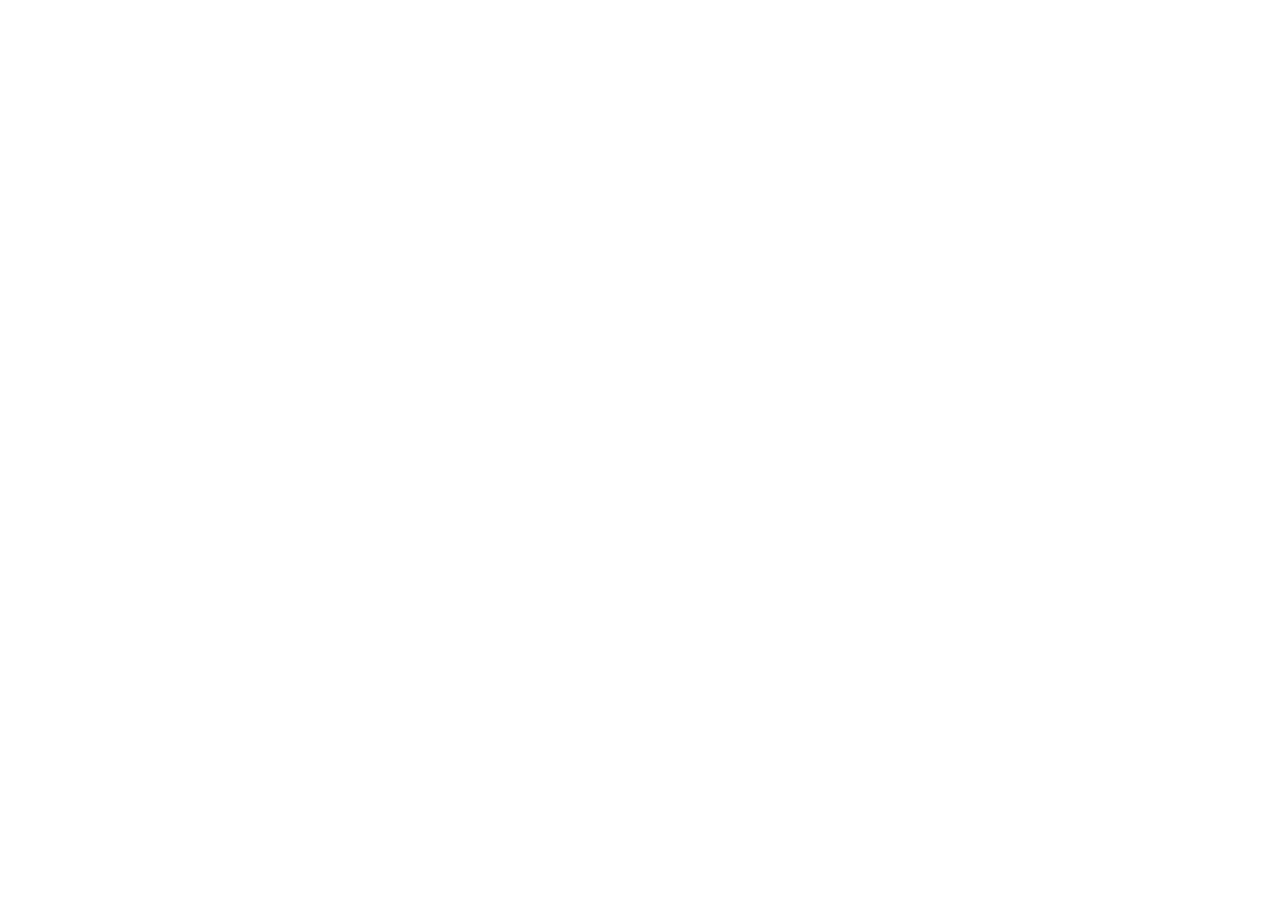
==== index.html @ 34e42351 "060226" ====
<!DOCTYPE html>
<html lang="<br>">
<head>
    <meta charset="UTF-8">
    <meta name="viewport" content="width=device-width, initial-scale=1.0">
    <title>Blog Liceu</title>
</head>
<body>
    
</body>
</html>
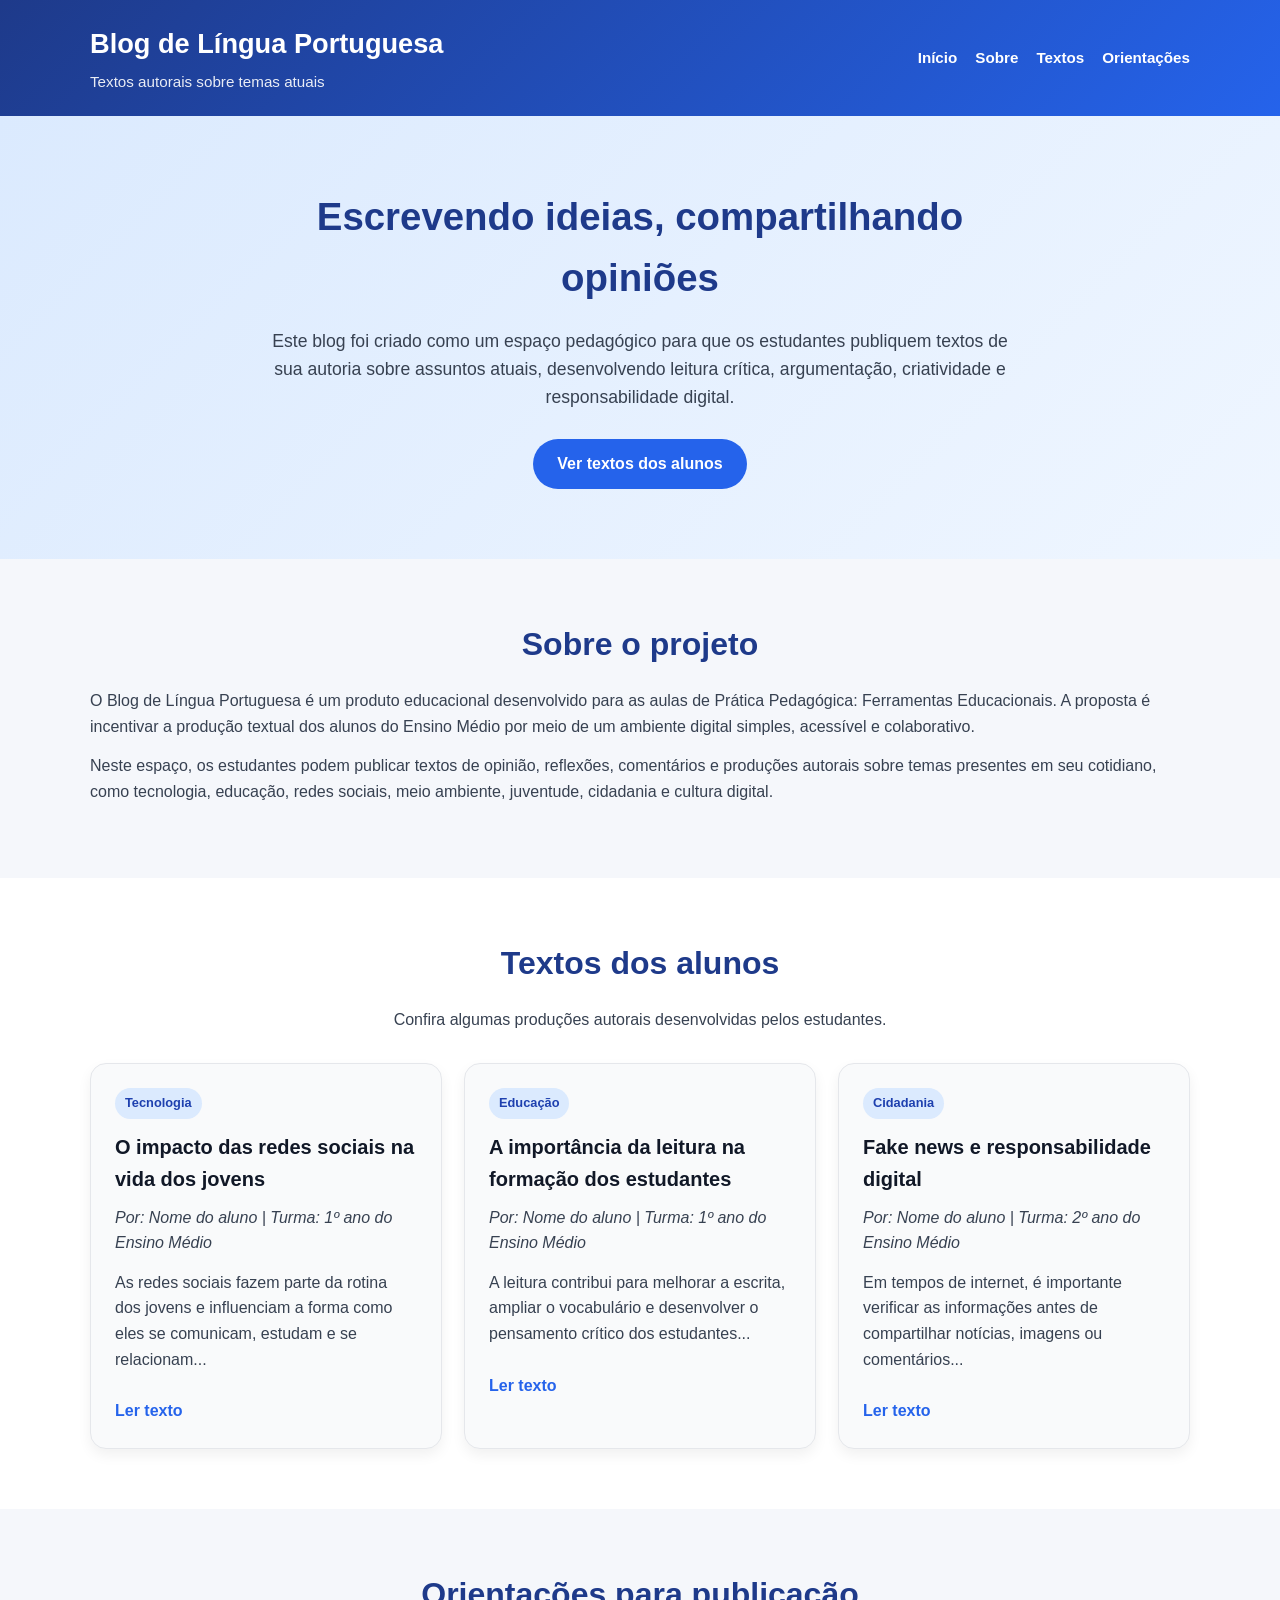
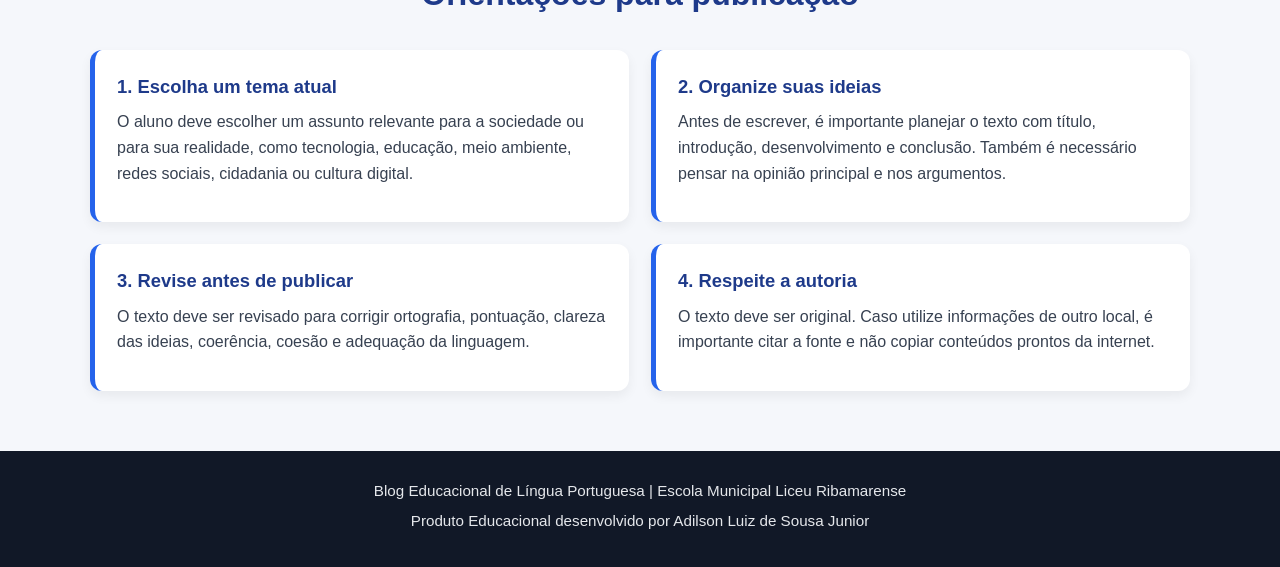
==== commit 2f071e4e: "060226 2" ====
--- a/index.html
+++ b/index.html
@@ -1,11 +1,194 @@
 <!DOCTYPE html>
-<html lang="<br>">
+<html lang="pt-BR">
 <head>
-    <meta charset="UTF-8">
-    <meta name="viewport" content="width=device-width, initial-scale=1.0">
-    <title>Blog Liceu</title>
+  <meta charset="UTF-8" />
+  <meta name="viewport" content="width=device-width, initial-scale=1.0" />
+
+  <title>Blog de Língua Portuguesa</title>
+
+  <link rel="stylesheet" href="style.css" />
+
+  <meta
+    name="description"
+    content="Blog pedagógico de Língua Portuguesa com textos autorais dos alunos sobre temas atuais."
+  />
 </head>
 <body>
-    
+
+  <header class="topo">
+    <div class="container topo-conteudo">
+      <div class="logo-area">
+        <h1>Blog de Língua Portuguesa</h1>
+        <p>Textos autorais sobre temas atuais</p>
+      </div>
+
+      <nav class="menu">
+        <a href="#inicio">Início</a>
+        <a href="#sobre">Sobre</a>
+        <a href="#textos">Textos</a>
+        <a href="#orientacoes">Orientações</a>
+      </nav>
+    </div>
+  </header>
+
+  <main>
+
+    <section id="inicio" class="hero">
+      <div class="container hero-conteudo">
+        <div class="hero-texto">
+          <h2>Escrevendo ideias, compartilhando opiniões</h2>
+
+          <p>
+            Este blog foi criado como um espaço pedagógico para que os estudantes
+            publiquem textos de sua autoria sobre assuntos atuais, desenvolvendo
+            leitura crítica, argumentação, criatividade e responsabilidade digital.
+          </p>
+
+          <a href="#textos" class="botao">Ver textos dos alunos</a>
+        </div>
+      </div>
+    </section>
+
+    <section id="sobre" class="secao">
+      <div class="container">
+        <h2>Sobre o projeto</h2>
+
+        <p>
+          O Blog de Língua Portuguesa é um produto educacional desenvolvido para
+          as aulas de Prática Pedagógica: Ferramentas Educacionais. A proposta é
+          incentivar a produção textual dos alunos do Ensino Médio por meio de um
+          ambiente digital simples, acessível e colaborativo.
+        </p>
+
+        <p>
+          Neste espaço, os estudantes podem publicar textos de opinião,
+          reflexões, comentários e produções autorais sobre temas presentes em
+          seu cotidiano, como tecnologia, educação, redes sociais, meio ambiente,
+          juventude, cidadania e cultura digital.
+        </p>
+      </div>
+    </section>
+
+    <section id="textos" class="secao fundo-claro">
+      <div class="container">
+        <h2>Textos dos alunos</h2>
+
+        <p class="subtitulo">
+          Confira algumas produções autorais desenvolvidas pelos estudantes.
+        </p>
+
+        <div class="grade-posts">
+
+          <article class="post">
+            <span class="categoria">Tecnologia</span>
+
+            <h3>O impacto das redes sociais na vida dos jovens</h3>
+
+            <p class="autor">Por: Nome do aluno | Turma: 1º ano do Ensino Médio</p>
+
+            <p>
+              As redes sociais fazem parte da rotina dos jovens e influenciam a
+              forma como eles se comunicam, estudam e se relacionam...
+            </p>
+
+            <a href="textos/redes-sociais.html" class="ler-mais">Ler texto</a>
+          </article>
+
+          <article class="post">
+            <span class="categoria">Educação</span>
+
+            <h3>A importância da leitura na formação dos estudantes</h3>
+
+            <p class="autor">Por: Nome do aluno | Turma: 1º ano do Ensino Médio</p>
+
+            <p>
+              A leitura contribui para melhorar a escrita, ampliar o vocabulário
+              e desenvolver o pensamento crítico dos estudantes...
+            </p>
+
+            <a href="textos/leitura.html" class="ler-mais">Ler texto</a>
+          </article>
+
+          <article class="post">
+            <span class="categoria">Cidadania</span>
+
+            <h3>Fake news e responsabilidade digital</h3>
+
+            <p class="autor">Por: Nome do aluno | Turma: 2º ano do Ensino Médio</p>
+
+            <p>
+              Em tempos de internet, é importante verificar as informações antes
+              de compartilhar notícias, imagens ou comentários...
+            </p>
+
+            <a href="textos/fake-news.html" class="ler-mais">Ler texto</a>
+          </article>
+
+        </div>
+      </div>
+    </section>
+
+    <section id="orientacoes" class="secao">
+      <div class="container">
+        <h2>Orientações para publicação</h2>
+
+        <div class="orientacoes-lista">
+
+          <div class="orientacao">
+            <h3>1. Escolha um tema atual</h3>
+
+            <p>
+              O aluno deve escolher um assunto relevante para a sociedade ou para
+              sua realidade, como tecnologia, educação, meio ambiente, redes sociais,
+              cidadania ou cultura digital.
+            </p>
+          </div>
+
+          <div class="orientacao">
+            <h3>2. Organize suas ideias</h3>
+
+            <p>
+              Antes de escrever, é importante planejar o texto com título,
+              introdução, desenvolvimento e conclusão. Também é necessário pensar
+              na opinião principal e nos argumentos.
+            </p>
+          </div>
+
+          <div class="orientacao">
+            <h3>3. Revise antes de publicar</h3>
+
+            <p>
+              O texto deve ser revisado para corrigir ortografia, pontuação,
+              clareza das ideias, coerência, coesão e adequação da linguagem.
+            </p>
+          </div>
+
+          <div class="orientacao">
+            <h3>4. Respeite a autoria</h3>
+
+            <p>
+              O texto deve ser original. Caso utilize informações de outro local,
+              é importante citar a fonte e não copiar conteúdos prontos da internet.
+            </p>
+          </div>
+
+        </div>
+      </div>
+    </section>
+
+  </main>
+
+  <footer class="rodape">
+    <div class="container">
+      <p>
+        Blog Educacional de Língua Portuguesa | Escola Municipal Liceu Ribamarense
+      </p>
+
+      <p>
+        Produto Educacional desenvolvido por Adilson Luiz de Sousa Junior
+      </p>
+    </div>
+  </footer>
+
 </body>
 </html>
--- a/style.css
+++ b/style.css
@@ -0,0 +1,378 @@
+/* CONFIGURAÇÕES GERAIS */
+
+* {
+  margin: 0;
+  padding: 0;
+  box-sizing: border-box;
+}
+
+html {
+  scroll-behavior: smooth;
+}
+
+body {
+  font-family: Arial, Helvetica, sans-serif;
+  background-color: #f5f7fb;
+  color: #1f2937;
+  line-height: 1.6;
+}
+
+.container {
+  width: 90%;
+  max-width: 1100px;
+  margin: 0 auto;
+}
+
+/* TOPO */
+
+.topo {
+  background: linear-gradient(135deg, #1e3a8a, #2563eb);
+  color: #ffffff;
+  padding: 22px 0;
+  box-shadow: 0 4px 12px rgba(0, 0, 0, 0.12);
+}
+
+.topo-conteudo {
+  display: flex;
+  align-items: center;
+  justify-content: space-between;
+  gap: 22px;
+}
+
+.logo-area h1 {
+  font-size: 1.7rem;
+  margin-bottom: 4px;
+}
+
+.logo-area p {
+  font-size: 0.95rem;
+  opacity: 0.9;
+}
+
+.menu {
+  display: flex;
+  gap: 18px;
+  flex-wrap: wrap;
+}
+
+.menu a {
+  color: #ffffff;
+  text-decoration: none;
+  font-weight: bold;
+  font-size: 0.95rem;
+  transition: 0.3s;
+}
+
+.menu a:hover {
+  color: #dbeafe;
+}
+
+/* HERO / INÍCIO */
+
+.hero {
+  background: linear-gradient(135deg, #dbeafe, #eff6ff);
+  padding: 70px 0;
+}
+
+.hero-conteudo {
+  display: flex;
+  align-items: center;
+  justify-content: center;
+}
+
+.hero-texto {
+  max-width: 760px;
+  text-align: center;
+}
+
+.hero-texto h2 {
+  font-size: 2.4rem;
+  color: #1e3a8a;
+  margin-bottom: 18px;
+}
+
+.hero-texto p {
+  font-size: 1.1rem;
+  margin-bottom: 28px;
+  color: #374151;
+}
+
+.botao {
+  display: inline-block;
+  background-color: #2563eb;
+  color: #ffffff;
+  text-decoration: none;
+  padding: 12px 24px;
+  border-radius: 30px;
+  font-weight: bold;
+  transition: 0.3s;
+}
+
+.botao:hover {
+  background-color: #1e40af;
+  transform: translateY(-2px);
+}
+
+/* SEÇÕES */
+
+.secao {
+  padding: 60px 0;
+}
+
+.fundo-claro {
+  background-color: #ffffff;
+}
+
+.secao h2 {
+  font-size: 2rem;
+  color: #1e3a8a;
+  margin-bottom: 18px;
+  text-align: center;
+}
+
+.secao p {
+  font-size: 1rem;
+  margin-bottom: 14px;
+  color: #374151;
+}
+
+.subtitulo {
+  text-align: center;
+  max-width: 650px;
+  margin: 0 auto 35px auto;
+}
+
+/* CARDS DOS TEXTOS */
+
+.grade-posts {
+  display: grid;
+  grid-template-columns: repeat(3, 1fr);
+  gap: 22px;
+  margin-top: 30px;
+}
+
+.post {
+  background-color: #f9fafb;
+  border-radius: 16px;
+  padding: 24px;
+  border: 1px solid #e5e7eb;
+  box-shadow: 0 6px 14px rgba(0, 0, 0, 0.06);
+  transition: 0.3s;
+}
+
+.post:hover {
+  transform: translateY(-5px);
+  box-shadow: 0 10px 18px rgba(0, 0, 0, 0.1);
+}
+
+.categoria {
+  display: inline-block;
+  background-color: #dbeafe;
+  color: #1e40af;
+  padding: 5px 10px;
+  border-radius: 20px;
+  font-size: 0.8rem;
+  font-weight: bold;
+  margin-bottom: 12px;
+}
+
+.post h3 {
+  font-size: 1.25rem;
+  color: #111827;
+  margin-bottom: 10px;
+}
+
+.autor {
+  font-size: 0.9rem;
+  color: #6b7280;
+  font-style: italic;
+}
+
+.ler-mais {
+  display: inline-block;
+  margin-top: 12px;
+  color: #2563eb;
+  text-decoration: none;
+  font-weight: bold;
+}
+
+.ler-mais:hover {
+  color: #1e40af;
+  text-decoration: underline;
+}
+
+/* ORIENTAÇÕES */
+
+.orientacoes-lista {
+  display: grid;
+  grid-template-columns: repeat(2, 1fr);
+  gap: 22px;
+  margin-top: 30px;
+}
+
+.orientacao {
+  background-color: #ffffff;
+  border-left: 5px solid #2563eb;
+  padding: 22px;
+  border-radius: 12px;
+  box-shadow: 0 5px 12px rgba(0, 0, 0, 0.06);
+}
+
+.orientacao h3 {
+  color: #1e3a8a;
+  margin-bottom: 8px;
+  font-size: 1.15rem;
+}
+
+/* PÁGINAS DOS TEXTOS COMPLETOS */
+
+.artigo-completo {
+  max-width: 850px;
+  background-color: #ffffff;
+  padding: 42px;
+  border-radius: 18px;
+  box-shadow: 0 8px 18px rgba(0, 0, 0, 0.08);
+}
+
+.artigo-completo h2 {
+  text-align: left;
+  font-size: 2rem;
+  color: #1e3a8a;
+  margin: 14px 0 10px;
+}
+
+.artigo-completo .autor {
+  color: #6b7280;
+  font-style: italic;
+  margin-bottom: 28px;
+}
+
+.artigo-completo p {
+  font-size: 1.05rem;
+  margin-bottom: 18px;
+  text-align: justify;
+  color: #374151;
+}
+
+.voltar {
+  margin-top: 18px;
+}
+
+/* RODAPÉ */
+
+.rodape {
+  background-color: #111827;
+  color: #ffffff;
+  text-align: center;
+  padding: 28px 0;
+}
+
+.rodape p {
+  margin-bottom: 6px;
+  font-size: 0.95rem;
+  color: #e5e7eb;
+}
+
+/* TABLETS */
+
+@media (max-width: 900px) {
+  .topo-conteudo {
+    flex-direction: column;
+    text-align: center;
+  }
+
+  .menu {
+    justify-content: center;
+  }
+
+  .hero-texto h2 {
+    font-size: 2rem;
+  }
+
+  .grade-posts {
+    grid-template-columns: repeat(2, 1fr);
+  }
+
+  .orientacoes-lista {
+    grid-template-columns: 1fr;
+  }
+
+  .artigo-completo {
+    padding: 34px;
+  }
+}
+
+/* CELULARES */
+
+@media (max-width: 600px) {
+  .container {
+    width: 92%;
+  }
+
+  .topo {
+    padding: 18px 0;
+  }
+
+  .logo-area h1 {
+    font-size: 1.35rem;
+  }
+
+  .logo-area p {
+    font-size: 0.85rem;
+  }
+
+  .menu {
+    gap: 10px;
+  }
+
+  .menu a {
+    font-size: 0.85rem;
+  }
+
+  .hero {
+    padding: 50px 0;
+  }
+
+  .hero-texto h2 {
+    font-size: 1.65rem;
+  }
+
+  .hero-texto p {
+    font-size: 1rem;
+  }
+
+  .secao {
+    padding: 45px 0;
+  }
+
+  .secao h2 {
+    font-size: 1.55rem;
+  }
+
+  .grade-posts {
+    grid-template-columns: 1fr;
+  }
+
+  .post {
+    padding: 20px;
+  }
+
+  .botao {
+    width: 100%;
+    text-align: center;
+  }
+
+  .artigo-completo {
+    padding: 24px;
+    border-radius: 14px;
+  }
+
+  .artigo-completo h2 {
+    font-size: 1.55rem;
+  }
+
+  .artigo-completo p {
+    font-size: 1rem;
+    text-align: left;
+  }
+}
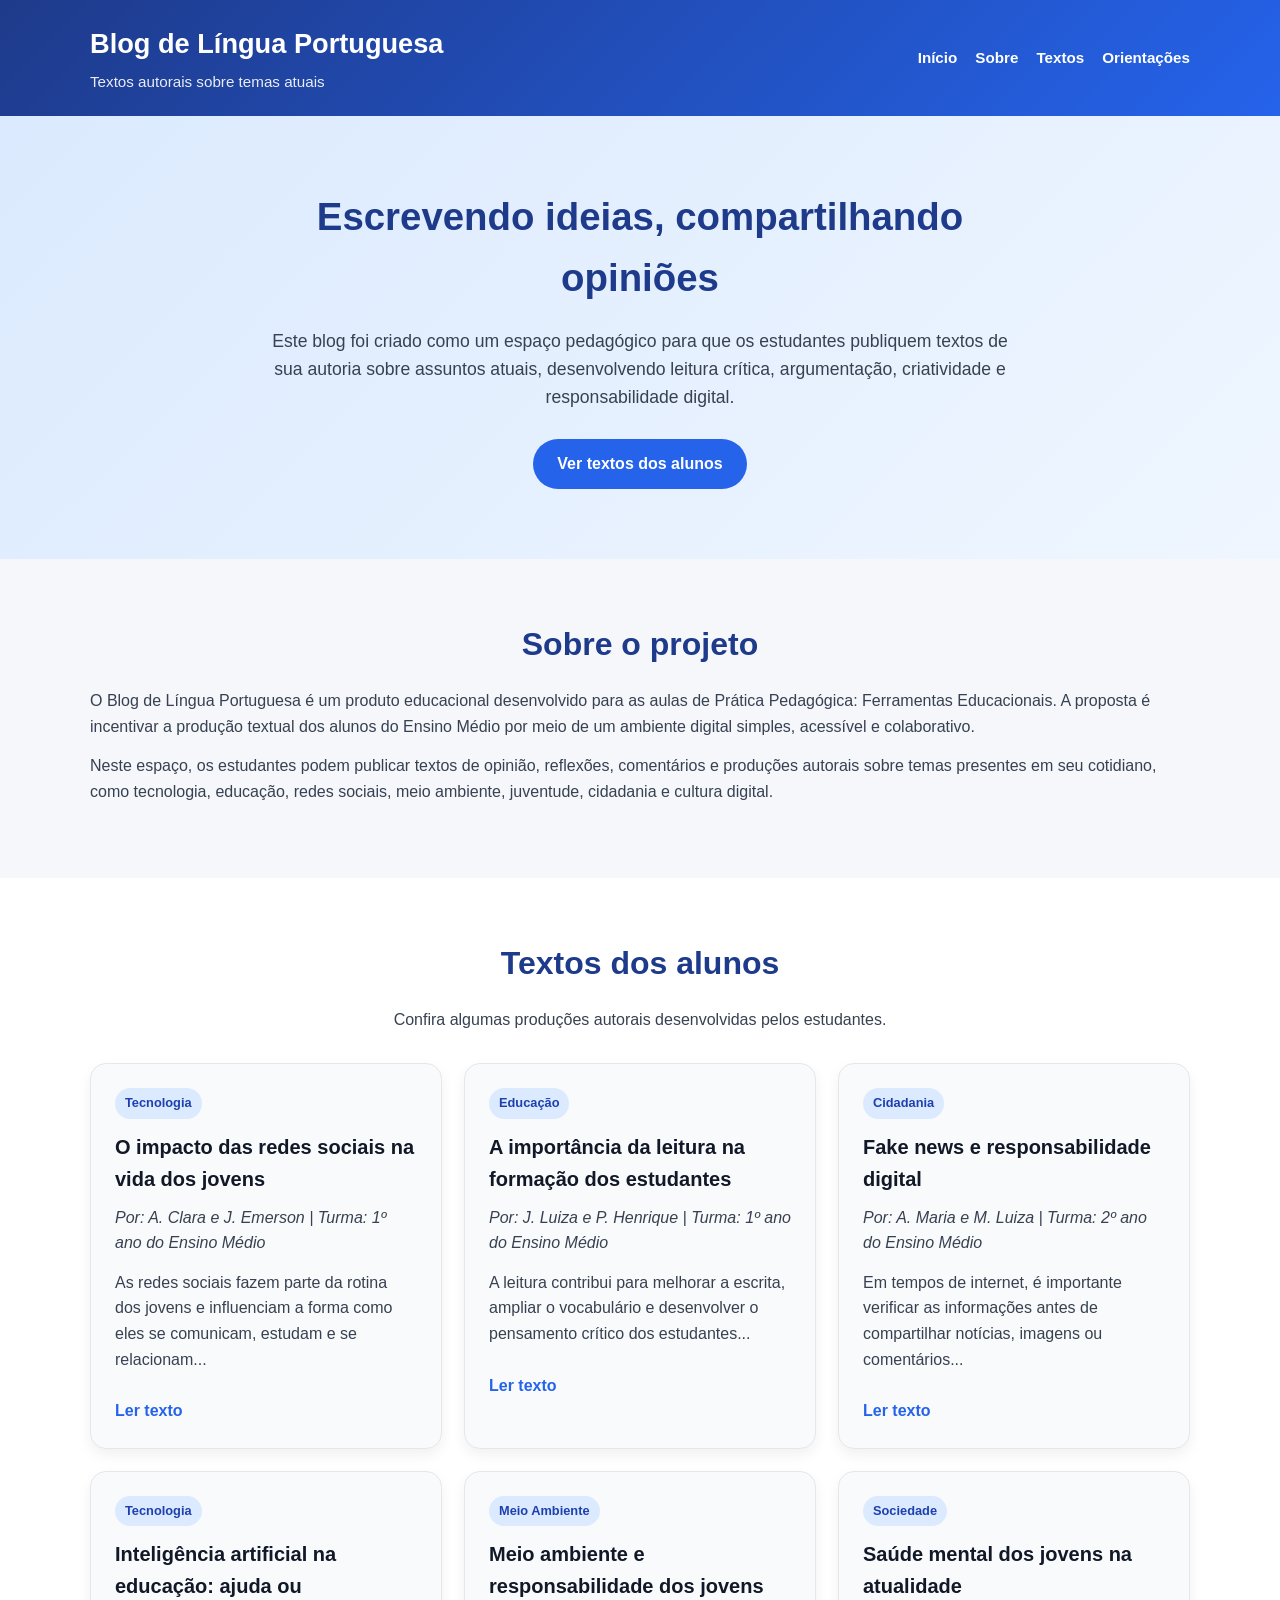
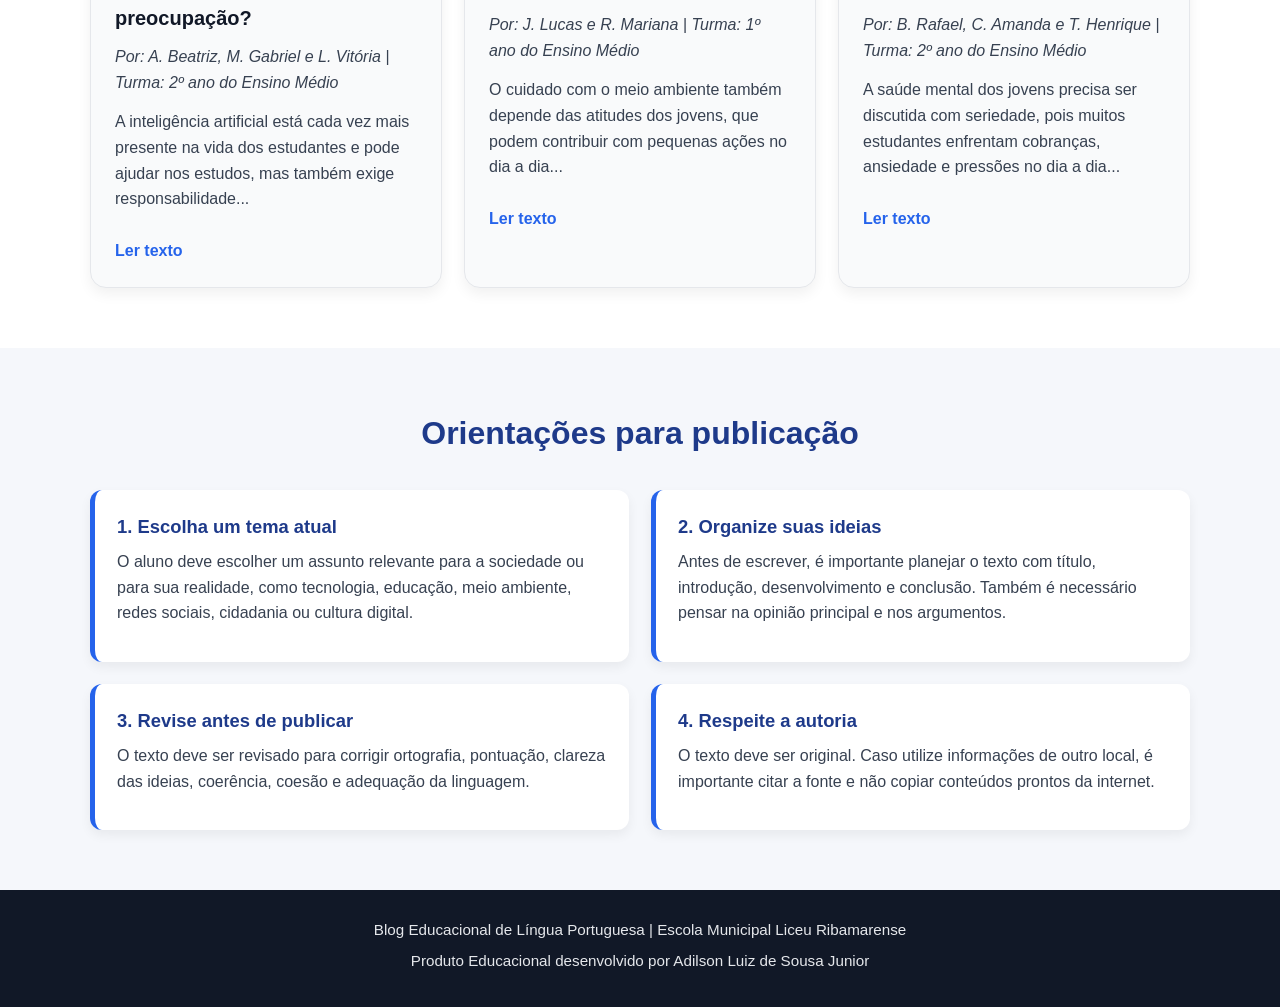
==== commit 0c99ee59: "061126 1" ====
--- a/index.html
+++ b/index.html
@@ -84,7 +84,7 @@
 
             <h3>O impacto das redes sociais na vida dos jovens</h3>
 
-            <p class="autor">Por: Nome do aluno | Turma: 1º ano do Ensino Médio</p>
+            <p class="autor">Por: A. Clara e J. Emerson | Turma: 1º ano do Ensino Médio</p>
 
             <p>
               As redes sociais fazem parte da rotina dos jovens e influenciam a
@@ -99,7 +99,7 @@
 
             <h3>A importância da leitura na formação dos estudantes</h3>
 
-            <p class="autor">Por: Nome do aluno | Turma: 1º ano do Ensino Médio</p>
+            <p class="autor">Por: J. Luiza e P. Henrique | Turma: 1º ano do Ensino Médio</p>
 
             <p>
               A leitura contribui para melhorar a escrita, ampliar o vocabulário
@@ -114,7 +114,7 @@
 
             <h3>Fake news e responsabilidade digital</h3>
 
-            <p class="autor">Por: Nome do aluno | Turma: 2º ano do Ensino Médio</p>
+            <p class="autor">Por: A. Maria e M. Luiza | Turma: 2º ano do Ensino Médio</p>
 
             <p>
               Em tempos de internet, é importante verificar as informações antes
@@ -122,6 +122,51 @@
             </p>
 
             <a href="textos/fake-news.html" class="ler-mais">Ler texto</a>
+          </article>
+
+          <article class="post">
+            <span class="categoria">Tecnologia</span>
+
+            <h3>Inteligência artificial na educação: ajuda ou preocupação?</h3>
+
+            <p class="autor">Por: A. Beatriz, M. Gabriel e L. Vitória | Turma: 2º ano do Ensino Médio</p>
+
+            <p>
+              A inteligência artificial está cada vez mais presente na vida dos estudantes
+              e pode ajudar nos estudos, mas também exige responsabilidade...
+            </p>
+
+            <a href="textos/inteligencia-artificial.html" class="ler-mais">Ler texto</a>
+          </article>
+
+          <article class="post">
+            <span class="categoria">Meio Ambiente</span>
+
+            <h3>Meio ambiente e responsabilidade dos jovens</h3>
+
+            <p class="autor">Por: J. Lucas e R. Mariana | Turma: 1º ano do Ensino Médio</p>
+
+            <p>
+              O cuidado com o meio ambiente também depende das atitudes dos jovens,
+              que podem contribuir com pequenas ações no dia a dia...
+            </p>
+
+            <a href="textos/meio-ambiente.html" class="ler-mais">Ler texto</a>
+          </article>
+
+          <article class="post">
+            <span class="categoria">Sociedade</span>
+
+            <h3>Saúde mental dos jovens na atualidade</h3>
+
+            <p class="autor">Por: B. Rafael, C. Amanda e T. Henrique | Turma: 2º ano do Ensino Médio</p>
+
+            <p>
+              A saúde mental dos jovens precisa ser discutida com seriedade, pois muitos
+              estudantes enfrentam cobranças, ansiedade e pressões no dia a dia...
+            </p>
+
+            <a href="textos/saude-mental.html" class="ler-mais">Ler texto</a>
           </article>
 
         </div>
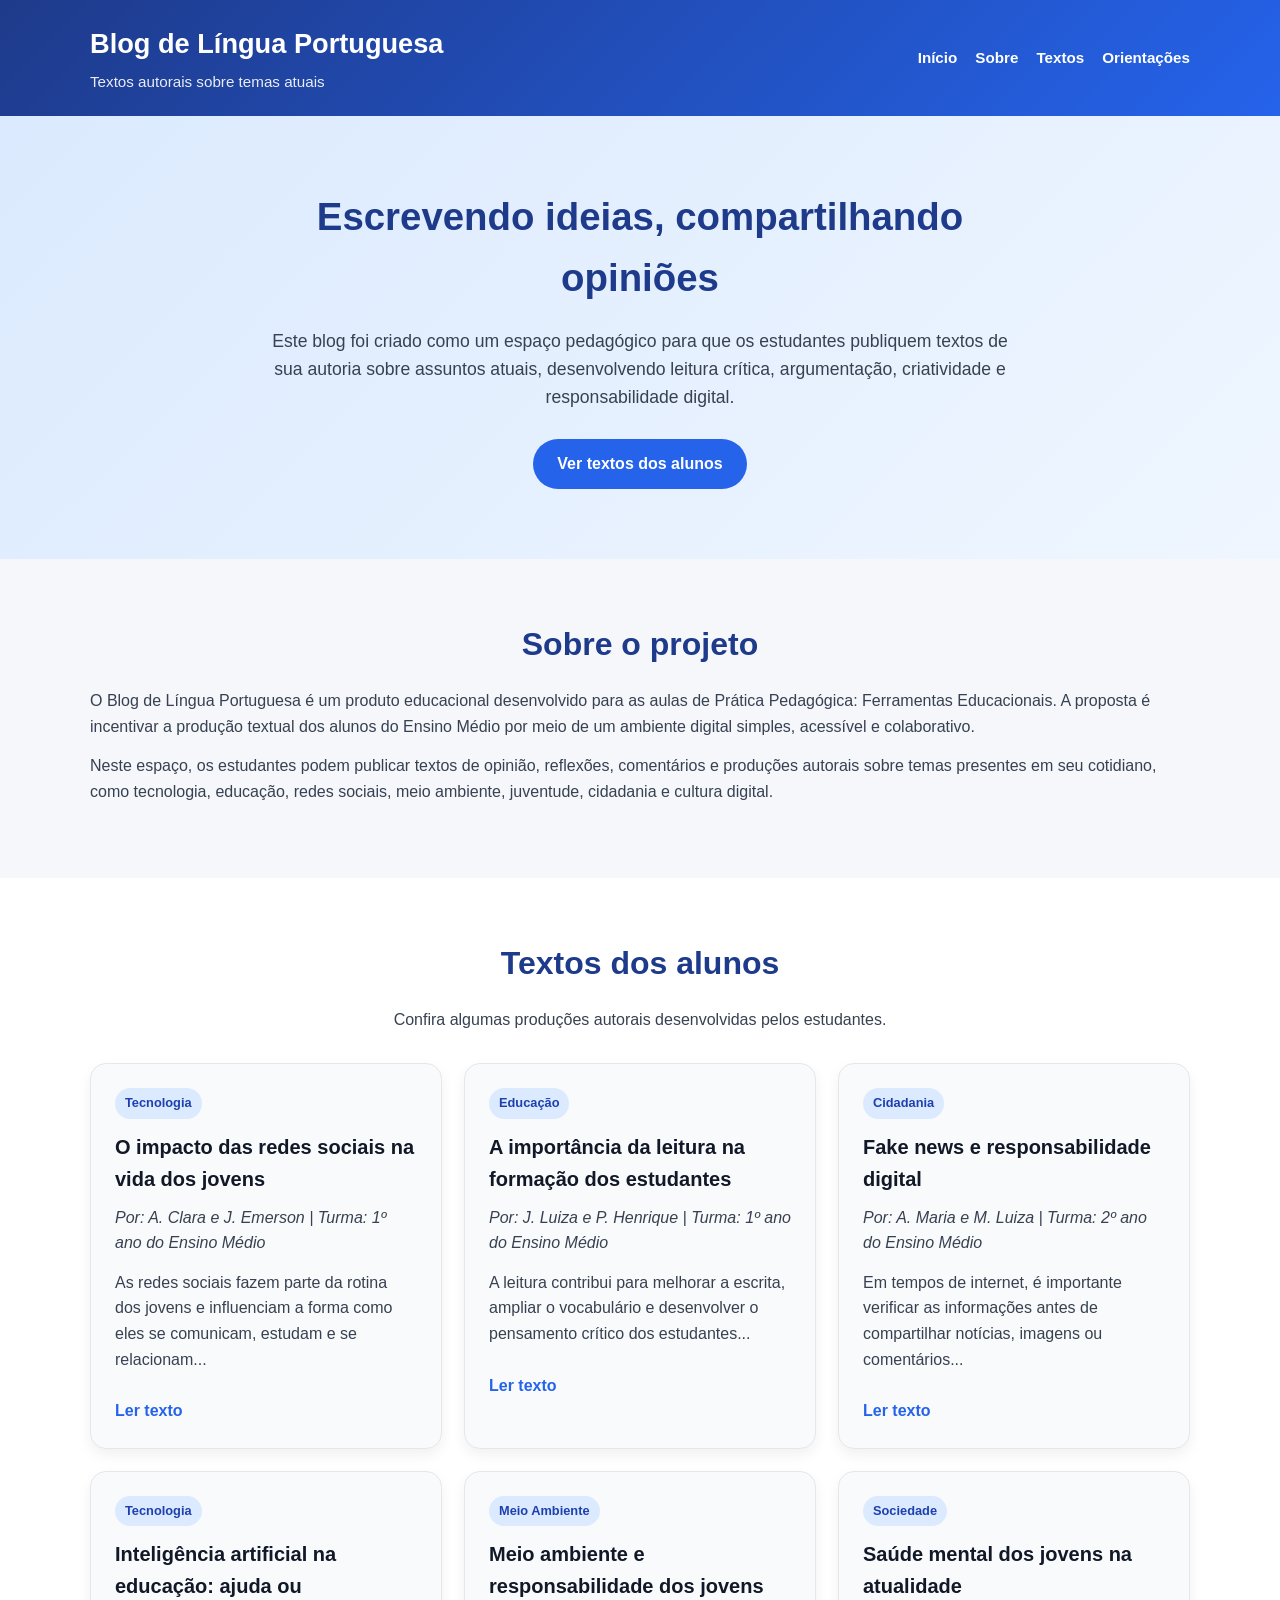
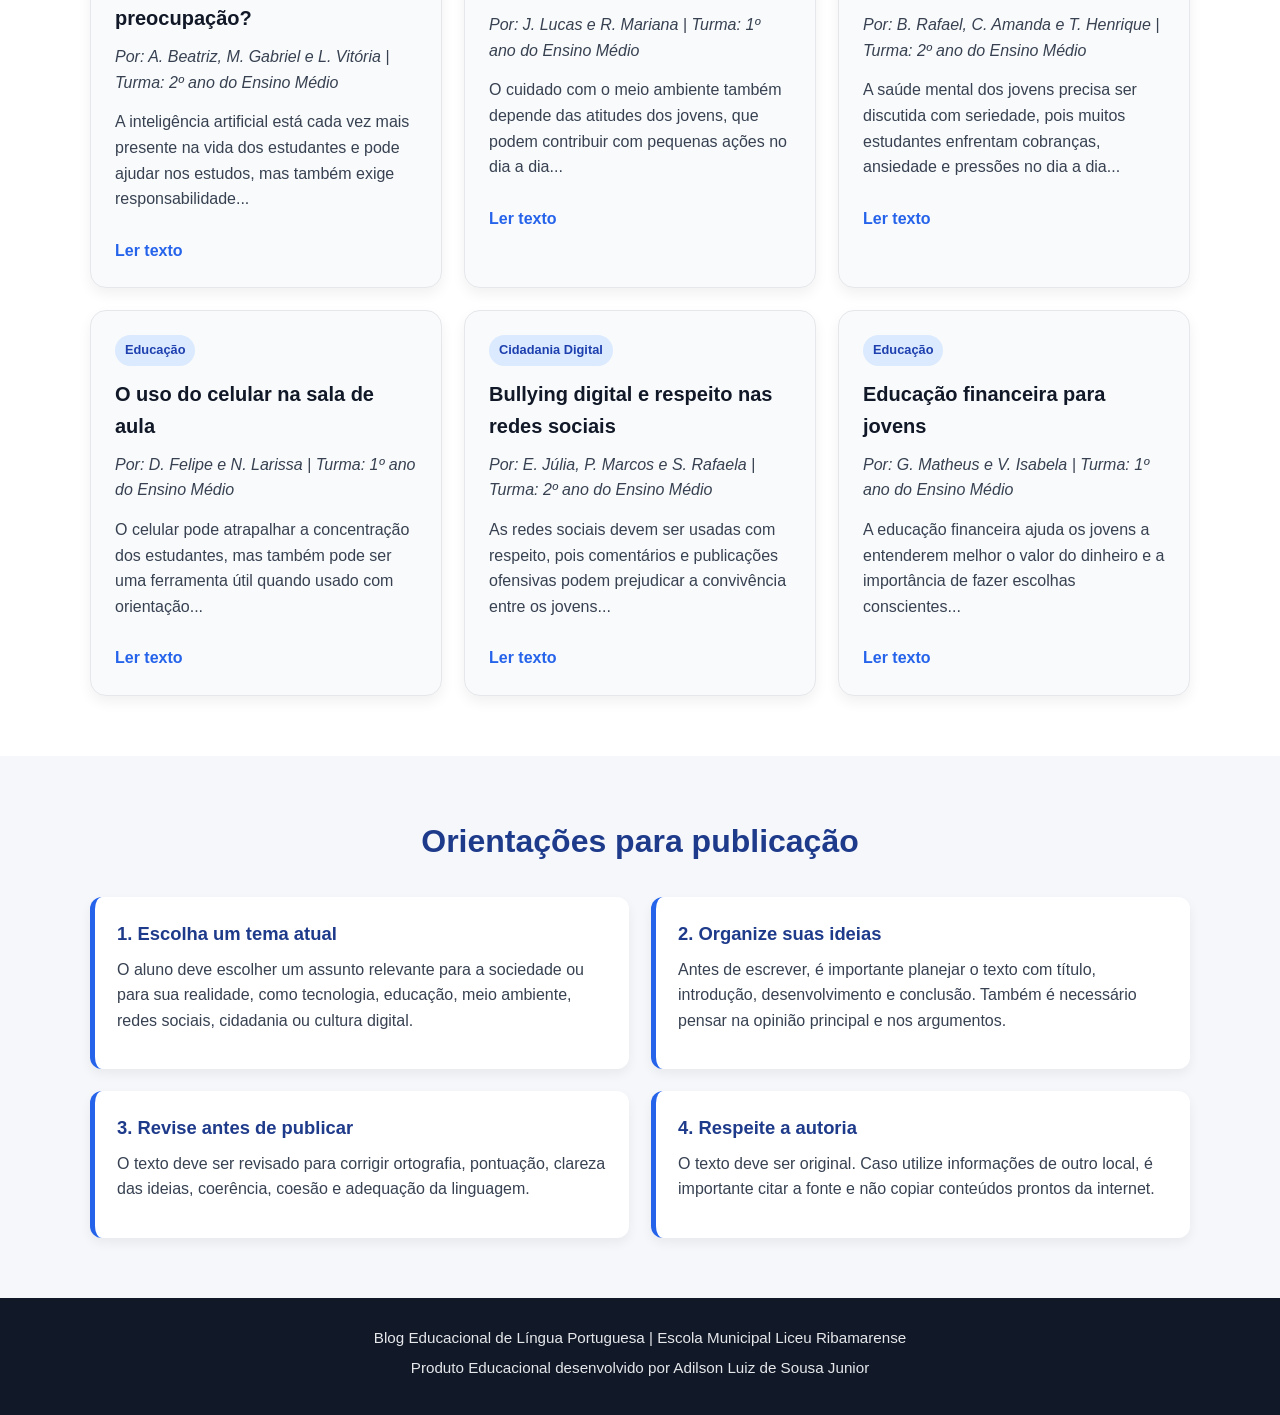
==== commit b0338071: "061526 1" ====
--- a/index.html
+++ b/index.html
@@ -169,6 +169,51 @@
             <a href="textos/saude-mental.html" class="ler-mais">Ler texto</a>
           </article>
 
+          <article class="post">
+            <span class="categoria">Educação</span>
+
+            <h3>O uso do celular na sala de aula</h3>
+
+            <p class="autor">Por: D. Felipe e N. Larissa | Turma: 1º ano do Ensino Médio</p>
+
+            <p>
+              O celular pode atrapalhar a concentração dos estudantes, mas também pode
+              ser uma ferramenta útil quando usado com orientação...
+            </p>
+
+            <a href="textos/uso-do-celular.html" class="ler-mais">Ler texto</a>
+          </article>
+
+          <article class="post">
+            <span class="categoria">Cidadania Digital</span>
+
+            <h3>Bullying digital e respeito nas redes sociais</h3>
+
+            <p class="autor">Por: E. Júlia, P. Marcos e S. Rafaela | Turma: 2º ano do Ensino Médio</p>
+
+            <p>
+              As redes sociais devem ser usadas com respeito, pois comentários e publicações
+              ofensivas podem prejudicar a convivência entre os jovens...
+            </p>
+
+            <a href="textos/bullying-digital.html" class="ler-mais">Ler texto</a>
+          </article>
+
+          <article class="post">
+            <span class="categoria">Educação</span>
+
+            <h3>Educação financeira para jovens</h3>
+
+            <p class="autor">Por: G. Matheus e V. Isabela | Turma: 1º ano do Ensino Médio</p>
+
+            <p>
+              A educação financeira ajuda os jovens a entenderem melhor o valor do dinheiro
+              e a importância de fazer escolhas conscientes...
+            </p>
+
+            <a href="textos/educacao-financeira.html" class="ler-mais">Ler texto</a>
+          </article>
+
         </div>
       </div>
     </section>
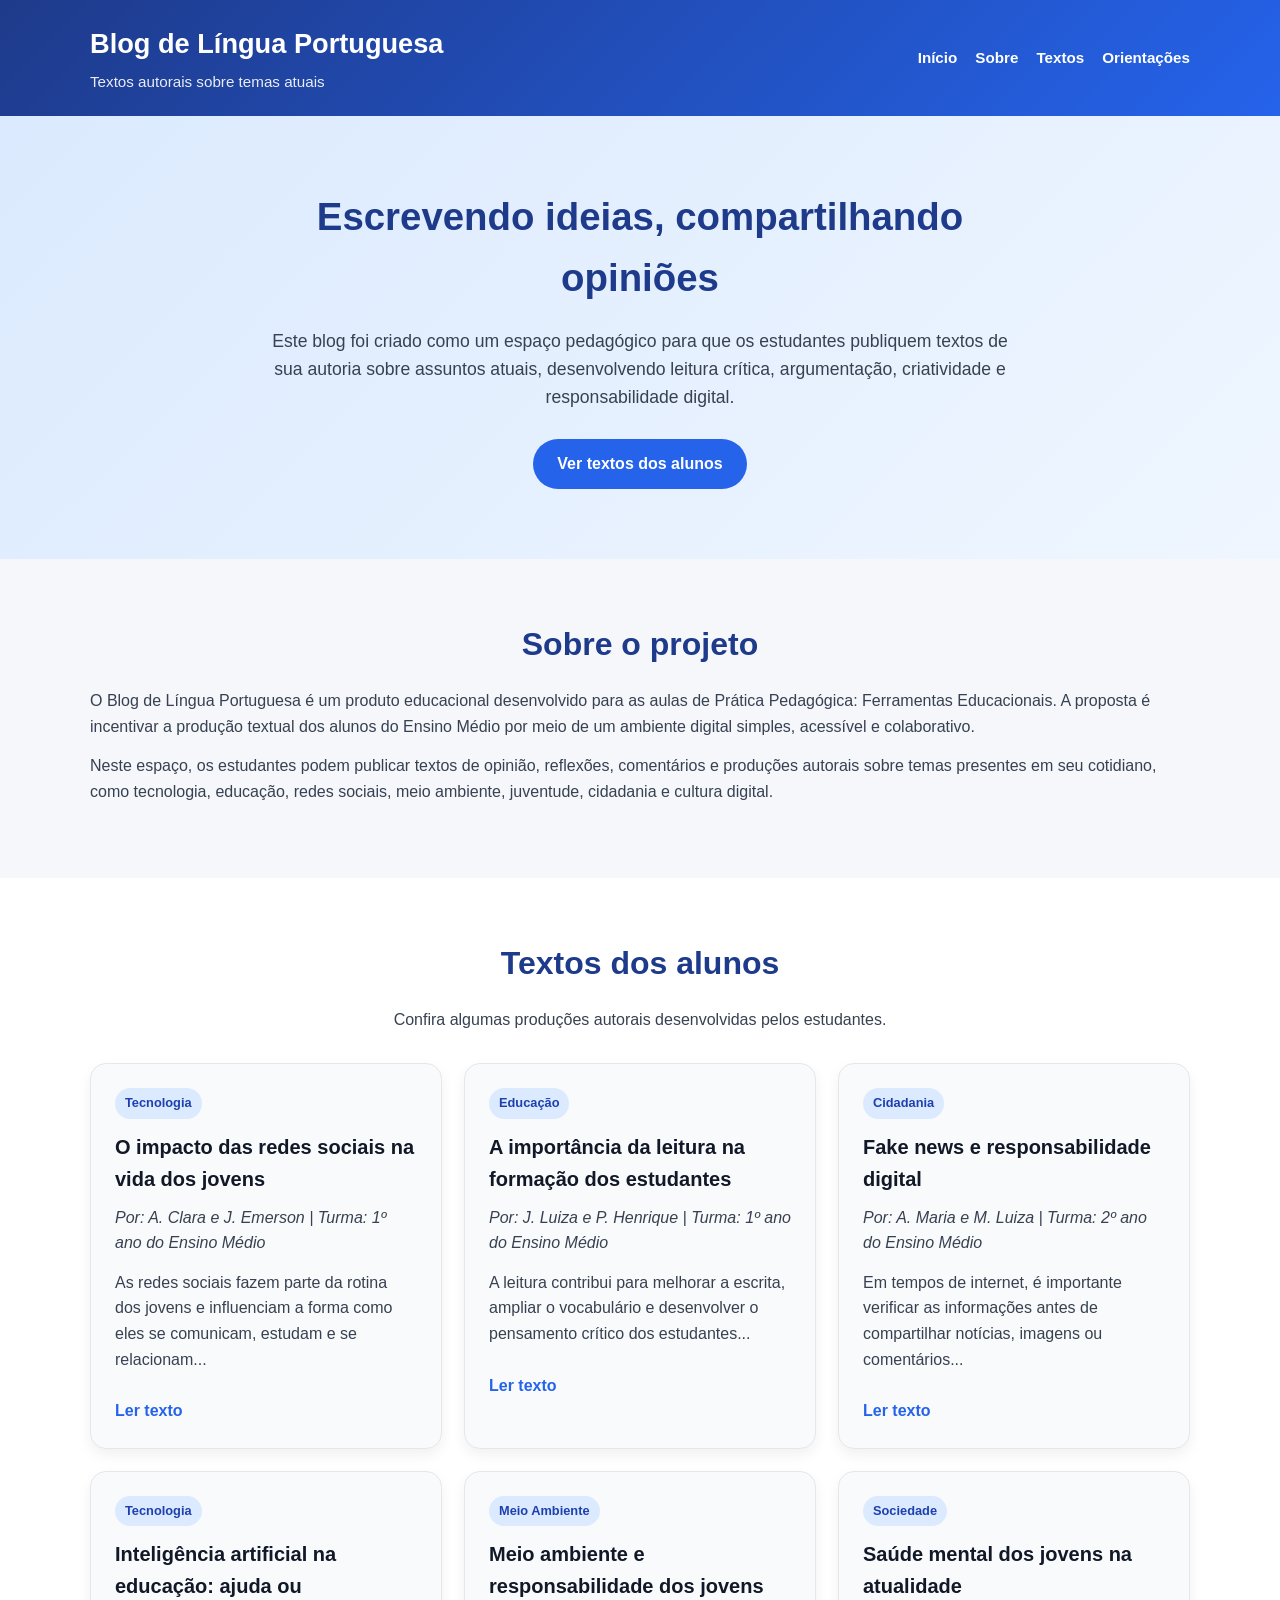
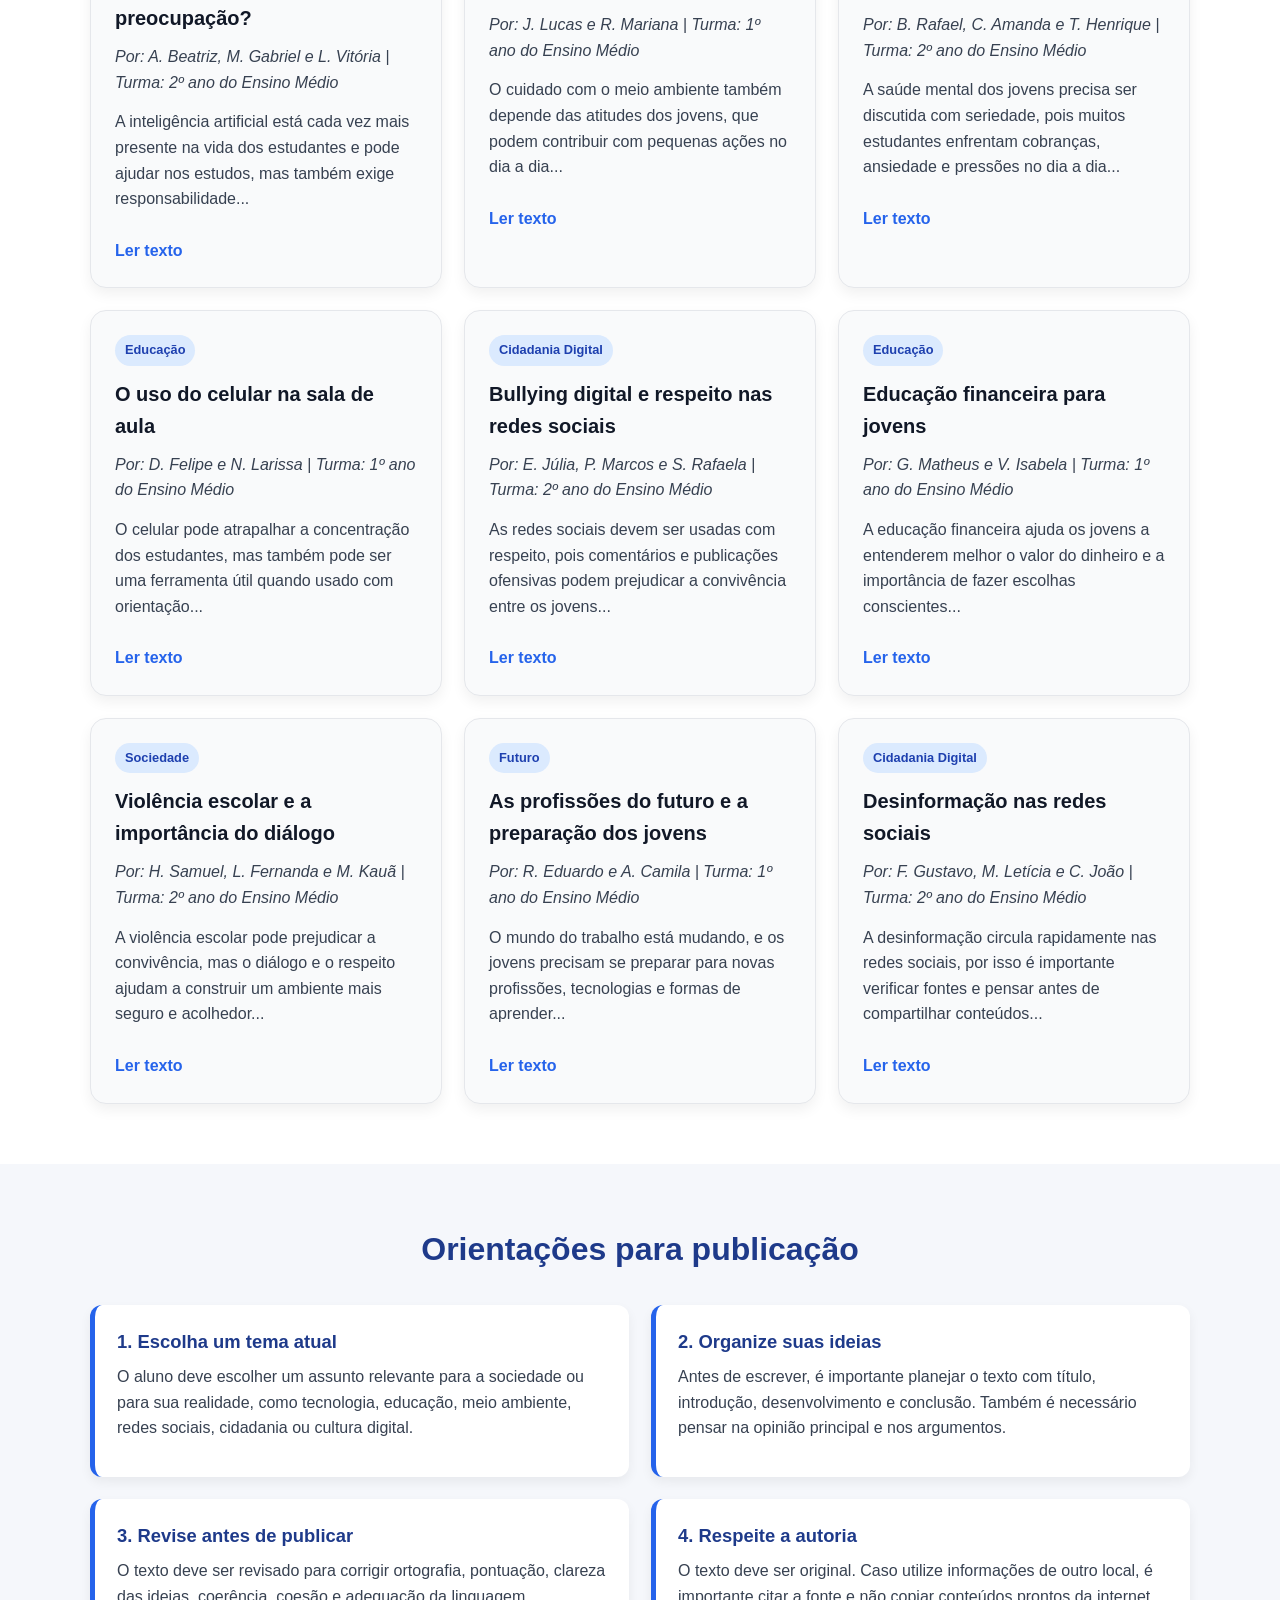
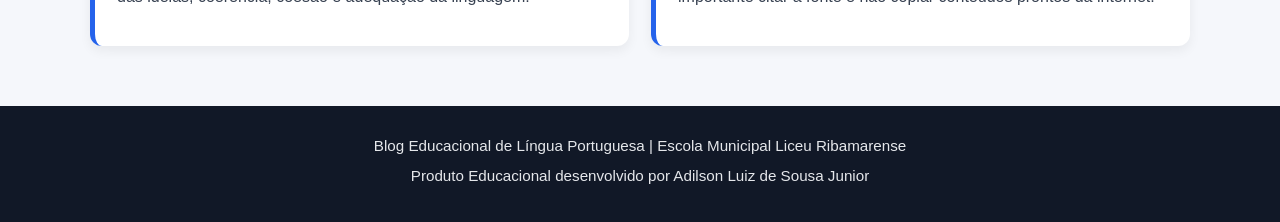
==== commit 08ff7cff: "061526 2" ====
--- a/index.html
+++ b/index.html
@@ -214,6 +214,51 @@
             <a href="textos/educacao-financeira.html" class="ler-mais">Ler texto</a>
           </article>
 
+          <article class="post">
+            <span class="categoria">Sociedade</span>
+
+            <h3>Violência escolar e a importância do diálogo</h3>
+
+            <p class="autor">Por: H. Samuel, L. Fernanda e M. Kauã | Turma: 2º ano do Ensino Médio</p>
+
+            <p>
+              A violência escolar pode prejudicar a convivência, mas o diálogo e o respeito
+              ajudam a construir um ambiente mais seguro e acolhedor...
+            </p>
+
+            <a href="textos/violencia-escolar.html" class="ler-mais">Ler texto</a>
+          </article>
+
+          <article class="post">
+            <span class="categoria">Futuro</span>
+
+            <h3>As profissões do futuro e a preparação dos jovens</h3>
+
+            <p class="autor">Por: R. Eduardo e A. Camila | Turma: 1º ano do Ensino Médio</p>
+
+            <p>
+              O mundo do trabalho está mudando, e os jovens precisam se preparar para
+              novas profissões, tecnologias e formas de aprender...
+            </p>
+
+            <a href="textos/profissoes-futuro.html" class="ler-mais">Ler texto</a>
+          </article>
+
+          <article class="post">
+            <span class="categoria">Cidadania Digital</span>
+
+            <h3>Desinformação nas redes sociais</h3>
+
+            <p class="autor">Por: F. Gustavo, M. Letícia e C. João | Turma: 2º ano do Ensino Médio</p>
+
+            <p>
+              A desinformação circula rapidamente nas redes sociais, por isso é importante
+              verificar fontes e pensar antes de compartilhar conteúdos...
+            </p>
+
+            <a href="textos/desinformacao-redes.html" class="ler-mais">Ler texto</a>
+          </article>
+
         </div>
       </div>
     </section>
